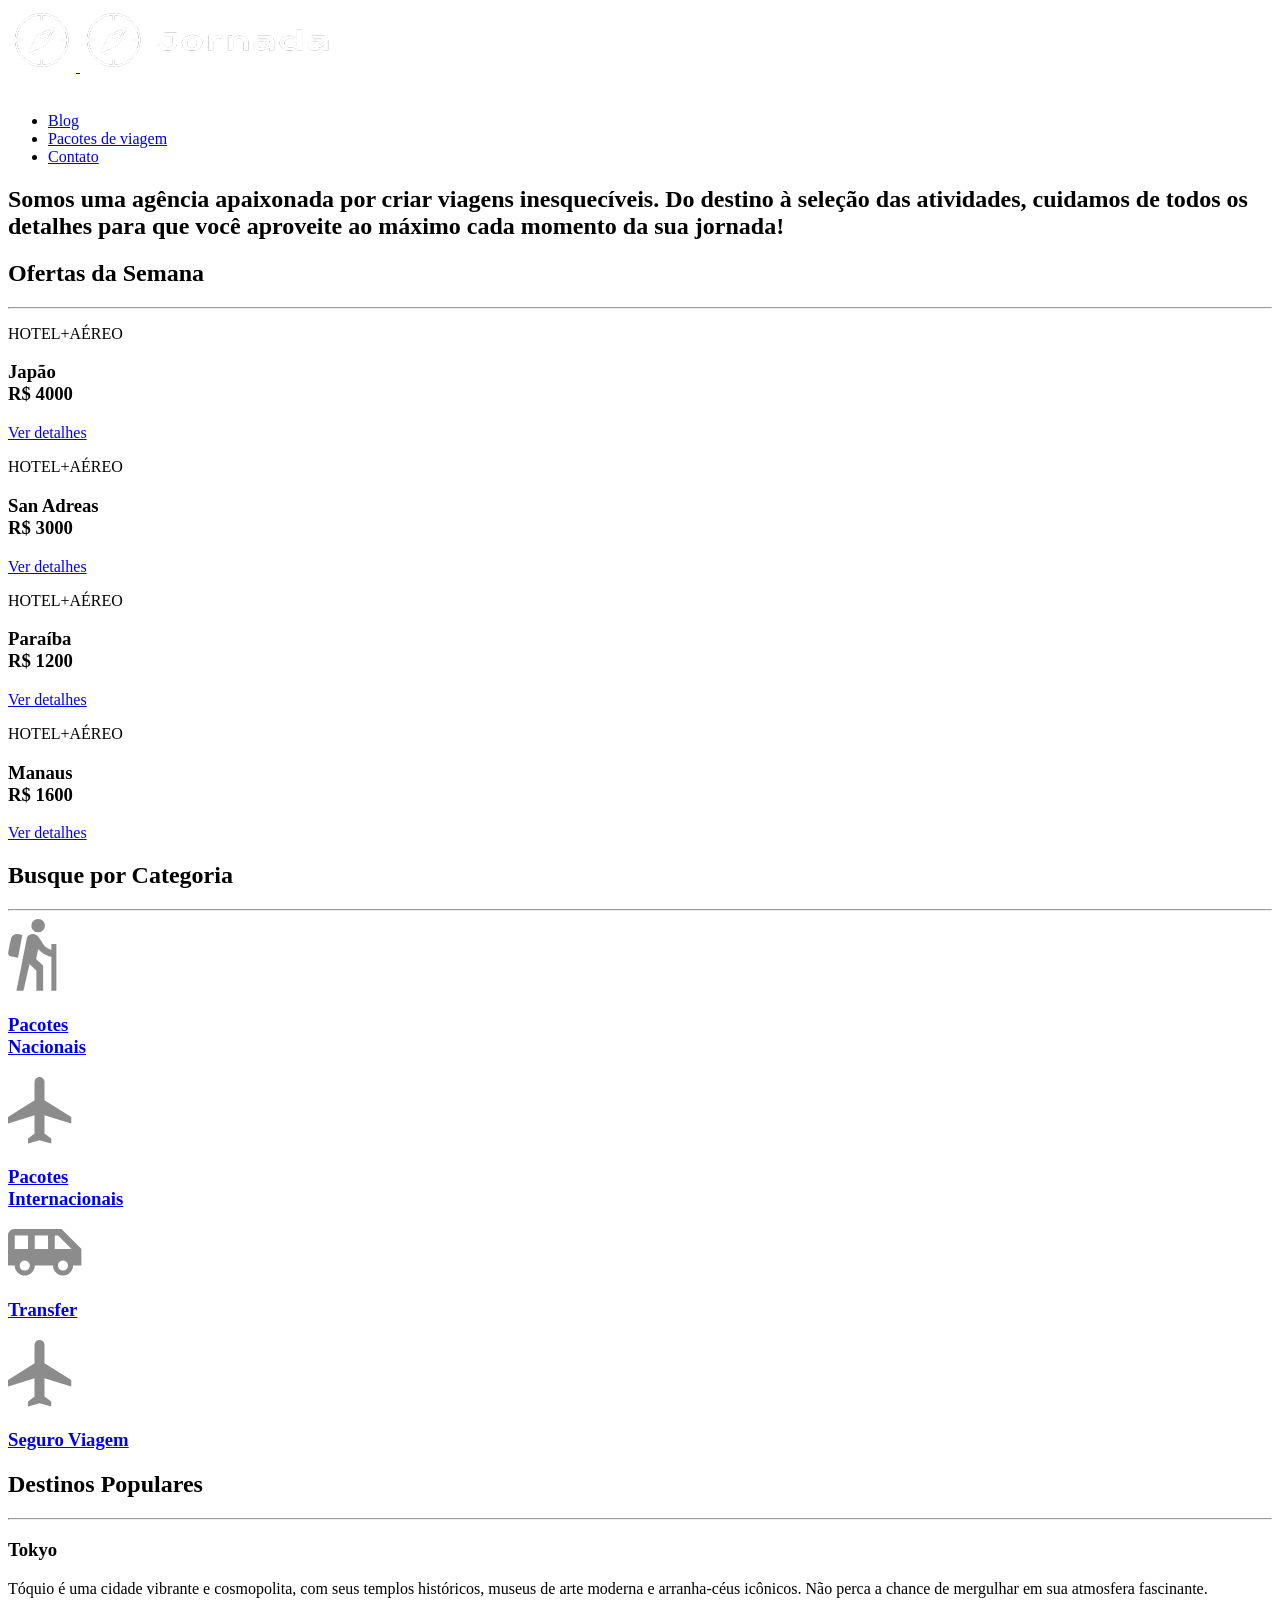
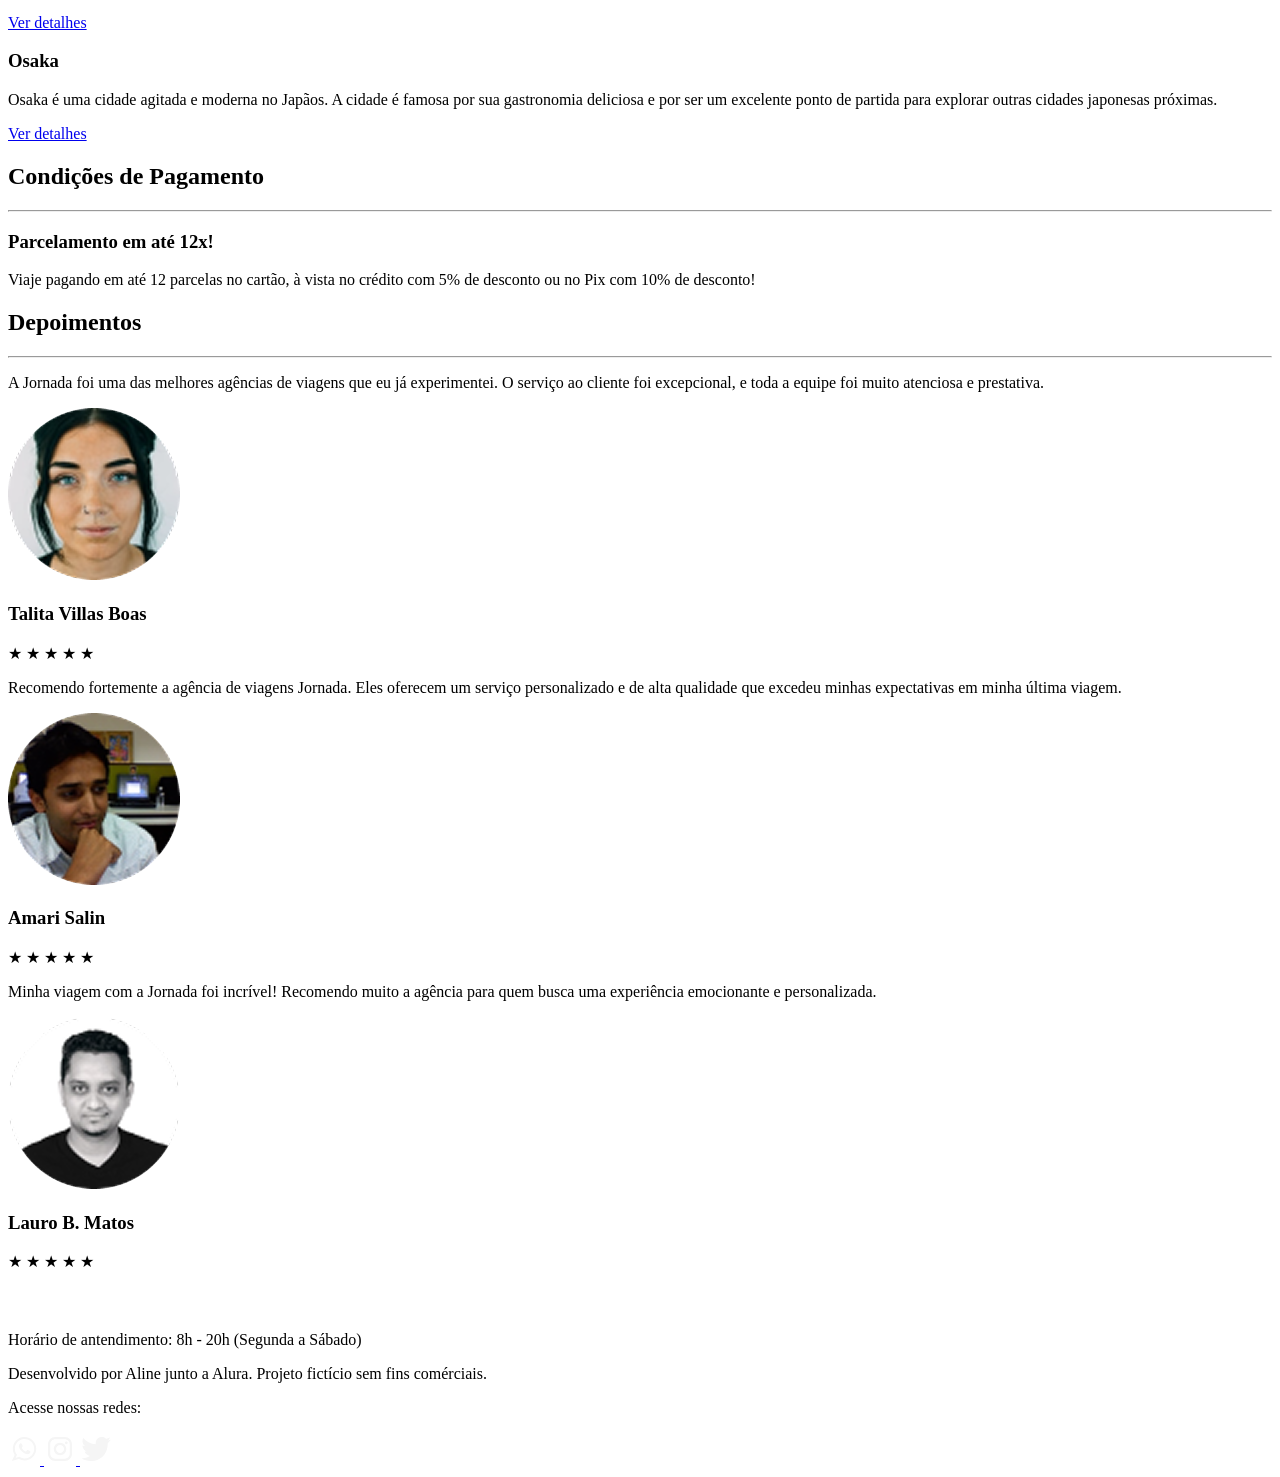
==== index.html @ 316437ed "Adiciona favico" ====
<!DOCTYPE html>
<html lang="pt-br">

<head>
  <meta charset="UTF-8">
  <meta name="viewport" content="width=device-width, initial-scale=1.0">

  <link rel="shortcut icon" href="favico.png" type="image/x-icon">
  <link rel="stylesheet" href="./css/style.css">
  <title>Jornada Viagens</title>
</head>

<body>
  <header class="main-header">
    <a class="logo" href="index.html" title="Voltar para a página inicial">
      <img class="img-mobile" src="img/bussola-jornada-branca.png" alt="Bussola do logo Jornada Viagens na cor branca">

      <img class="img-desktop" src="img/bussola-texto-jornada-branco.png" alt="Logo Jornada Viagens na cor branca">
    </a>
    <div class="navigation-menu">
      <label for="menu">
        <img src="img/menu.png" alt="menu">
      </label>
      <input type="checkbox" id="menu" hidden>
      <nav>
        <ul class="list-links">
          <li><a href="blog.html" target="_blank" title="Acessar Blog">Blog</a></li>
          <li><a href="pacotes.html" target="_blank" title="Acessar Pacotes de viagem">Pacotes de viagem</a></li>
          <li><a href="contato.html" target="_blank" title="Acessar Contato">Contato</a></li>
        </ul>
      </nav>
    </div>
  </header>

  <section class="hero">
    <div class="hero-img"></div>
    <h2>Somos uma agência apaixonada por criar viagens inesquecíveis. Do destino à seleção das atividades, cuidamos de
      todos os detalhes para que você aproveite ao máximo cada momento da sua jornada!
    </h2>
  </section>

  <section class="offers">
    <div class="section-title">
      <h2>Ofertas da Semana</h2>
      <hr>
    </div>

    <div class="offers-cards">
      <article class="card japao">
        <header>
          <p>HOTEL+AÉREO</p>
          <h3>
            Japão <br>
            <span>R$ 4000</span>
          </h3>
        </header>
        <footer>
          <a href="#" class="button">Ver detalhes</a>
        </footer>
      </article>

      <article class="card san-andreas">
        <header>
          <p>HOTEL+AÉREO</p>
          <h3>
            San Adreas <br>
            <span>R$ 3000</span>
          </h3>
        </header>
        <footer>
          <a href="#" class="button">Ver detalhes</a>
        </footer>
      </article>

      <article class="card paraiba">
        <header>
          <p>HOTEL+AÉREO</p>
          <h3>
            Paraíba <br>
            <span>R$ 1200</span>
          </h3>
        </header>
        <footer>
          <a href="#" class="button">Ver detalhes</a>
        </footer>
      </article>

      <article class="card manaus">
        <header>
          <p>HOTEL+AÉREO</p>
          <h3>
            Manaus <br>
            <span>R$ 1600</span>
          </h3>
        </header>
        <footer>
          <a href="#" class="button">Ver detalhes</a>
        </footer>
      </article>
    </div>
  </section>

  <section class="categories">
    <div class="section-title">
      <h2>Busque por Categoria</h2>
      <hr>
    </div>

    <div class="categories-cards">
      <a class="card" href="#" target="_blank" title="Busque pela categoria Pacotes Nacionais">
        <img src="img/icone-caminhada.png" alt="icone cinza representando uma pessoa fazendo tracking">
        <h3 class="content-title">Pacotes <br>
          Nacionais
        </h3>
      </a>

      <a class="card" href="#" target="_blank" title="Busque pela categoria Pacotes Internacionais">
        <img src="img/icone-aviao.png" alt="icone cinza representando um avião">
        <h3 class="content-title">Pacotes <br>
          Internacionais
        </h3>
      </a>

      <a class="card single-line transfer" href="#" target="_blank" title="Busque pela categoria Transfer">
        <img src="img/icone-onibus.png" alt="ícone cinza representando um ônibus">
        <h3 class="content-title">Transfer</h3>
      </a>
      <a class="card single-line" href="#" target="_blank" title="Busque pela categoria seguro viagem">
        <img src="img/icone-aviao.png" alt="icone cinza representando um planeta">
        <h3 class="content-title">Seguro Viagem</h3>
      </a>
    </div>
  </section>

  <section class="destinations">
    <div class="section-title">
      <h2>Destinos Populares</h2>
      <hr>
    </div>

    <div class="destination-items">
      <article class="item tokyo">
        <header>
          <div class="img-item"></div>
          <h3 class="content-title">Tokyo</h3>
        </header>
        <p class="content-text">Tóquio é uma cidade vibrante e cosmopolita, com seus templos históricos, museus de arte
          moderna e arranha-céus icônicos. Não perca a chance de mergulhar em sua atmosfera fascinante.</p>
        <footer>
          <a href="#" class="button" target="_blank" title="Veja mais detalhes do destino Tokyo">Ver detalhes
          </a>
        </footer>
      </article>

      <article class="item osaka">
        <header>
          <div class="img-item"></div>
          <h3 class="content-title">Osaka</h3>
        </header>
        <p class="content-text">
          Osaka é uma cidade agitada e moderna no Japãos. A cidade é famosa por sua gastronomia deliciosa e por ser um
          excelente ponto de partida para explorar outras cidades japonesas próximas.
        </p>
        <footer>
          <a href="#" class="button" target="_blank" title="Veja mais detalhes do destino Osaka">Ver detalhes</a>
        </footer>
      </article>
    </div>
  </section>

  <section class="payments">
    <div class="section-title">
      <h2>Condições de Pagamento</h2>
      <hr>
    </div>
    <div class="content-container">
      <div class="text-content">
        <h3>Parcelamento em até 12x!</h3>
        <p class="content-text">
          Viaje pagando em até 12 parcelas no cartão, à vista no crédito com 5% de desconto ou no Pix com 10% de
          desconto! </p>
      </div>
      <div class="image-gallery">
        <div class="image first"></div>
        <div class="image second"></div>
        <div class="image third colspan-2"></div>
      </div>
    </div>
  </section>

  <section class="testimonial">
    <div class="section-title">
      <h2>Depoimentos</h2>
      <hr>
    </div>

    <div class="testimonial-container">
      <article>
        <header>
          <p>
            A Jornada foi uma das melhores agências de viagens que eu já experimentei. O serviço ao cliente foi
            excepcional, e toda a equipe foi muito atenciosa e prestativa.
          </p>
        </header>
        <footer>
          <img src="img/avatar-talita.png" alt="Imagem de perfil da cliente Talita Villas Boas">
          <div class="profile-content">
            <h3>Talita Villas Boas</h3>
            <div class="rating">
              <span class="star">★</span>
              <span class="star">★</span>
              <span class="star">★</span>
              <span class="star">★</span>
              <span class="star">★</span>
            </div>
          </div>
        </footer>
      </article>

      <article>
        <header>
          <p>
            Recomendo fortemente a agência de viagens Jornada. Eles oferecem um serviço personalizado e de alta
            qualidade que excedeu minhas expectativas em minha última viagem.
          </p>
        </header>
        <footer>
          <img src="img/avatar-amari.png" alt="Imagem de perfil do cliente Amari Salin">
          <div class="profile-content">
            <h3>Amari Salin</h3>
            <div class="rating">
              <span class="star">★</span>
              <span class="star">★</span>
              <span class="star">★</span>
              <span class="star">★</span>
              <span class="star">★</span>
            </div>
          </div>
        </footer>
      </article>

      <article>
        <header>
          <p>
            Minha viagem com a Jornada foi incrível! Recomendo muito a agência para quem busca uma experiência
            emocionante e personalizada.
          </p>
        </header>
        <footer>
          <img src="img/avatar-lauro.png" alt="Imagem de perfil do cliente Lauro B. Matos">
          <div class="profile-content">
            <h3>Lauro B. Matos</h3>
            <div class="rating">
              <span class="star">★</span>
              <span class="star">★</span>
              <span class="star">★</span>
              <span class="star">★</span>
              <span class="star">★</span>
            </div>
          </div>
        </footer>
      </article>
    </div>
  </section>

  <section class="bottom-hero">
    <div class="hero-img"></div>
  </section>
  <footer class="main-footer">
    <div class="footer-content">
      <img src="img/logo-footer.png" alt="Logo completo Jornada Viagens">
      <p>Horário de antendimento: 8h - 20h (Segunda a Sábado)</p>
      <p>Desenvolvido por Aline junto a Alura. Projeto fictício sem fins comérciais.</p>
    </div>

    <div class="footer-social">
      <p>Acesse nossas redes:</p>
      <a 
      href="#" 
      target="_blank" 
      title="Entre em contato via WhatsApp">
        <img 
        src="img/icone-whatsapp.svg" 
        alt="icone do whatsapp na cor branca" >
      </a>
      <a 
      href="#" 
      target="_blank" 
      title="Acesse ao Instagram do Jornada Viagens">
        <img 
        src="img/icone-instagram.svg" 
        alt="icone do instagram na cor branca" >
      </a>
      <a 
      href="#" 
      target="_blank" 
      title="Acesse ao Twitter do Jornada Viagens">
        <img 
        src="img/icone-twitter.svg" 
        alt="icone do twitter na cor branca" >
      </a>
    </div>
  </footer>
</body>

</html>
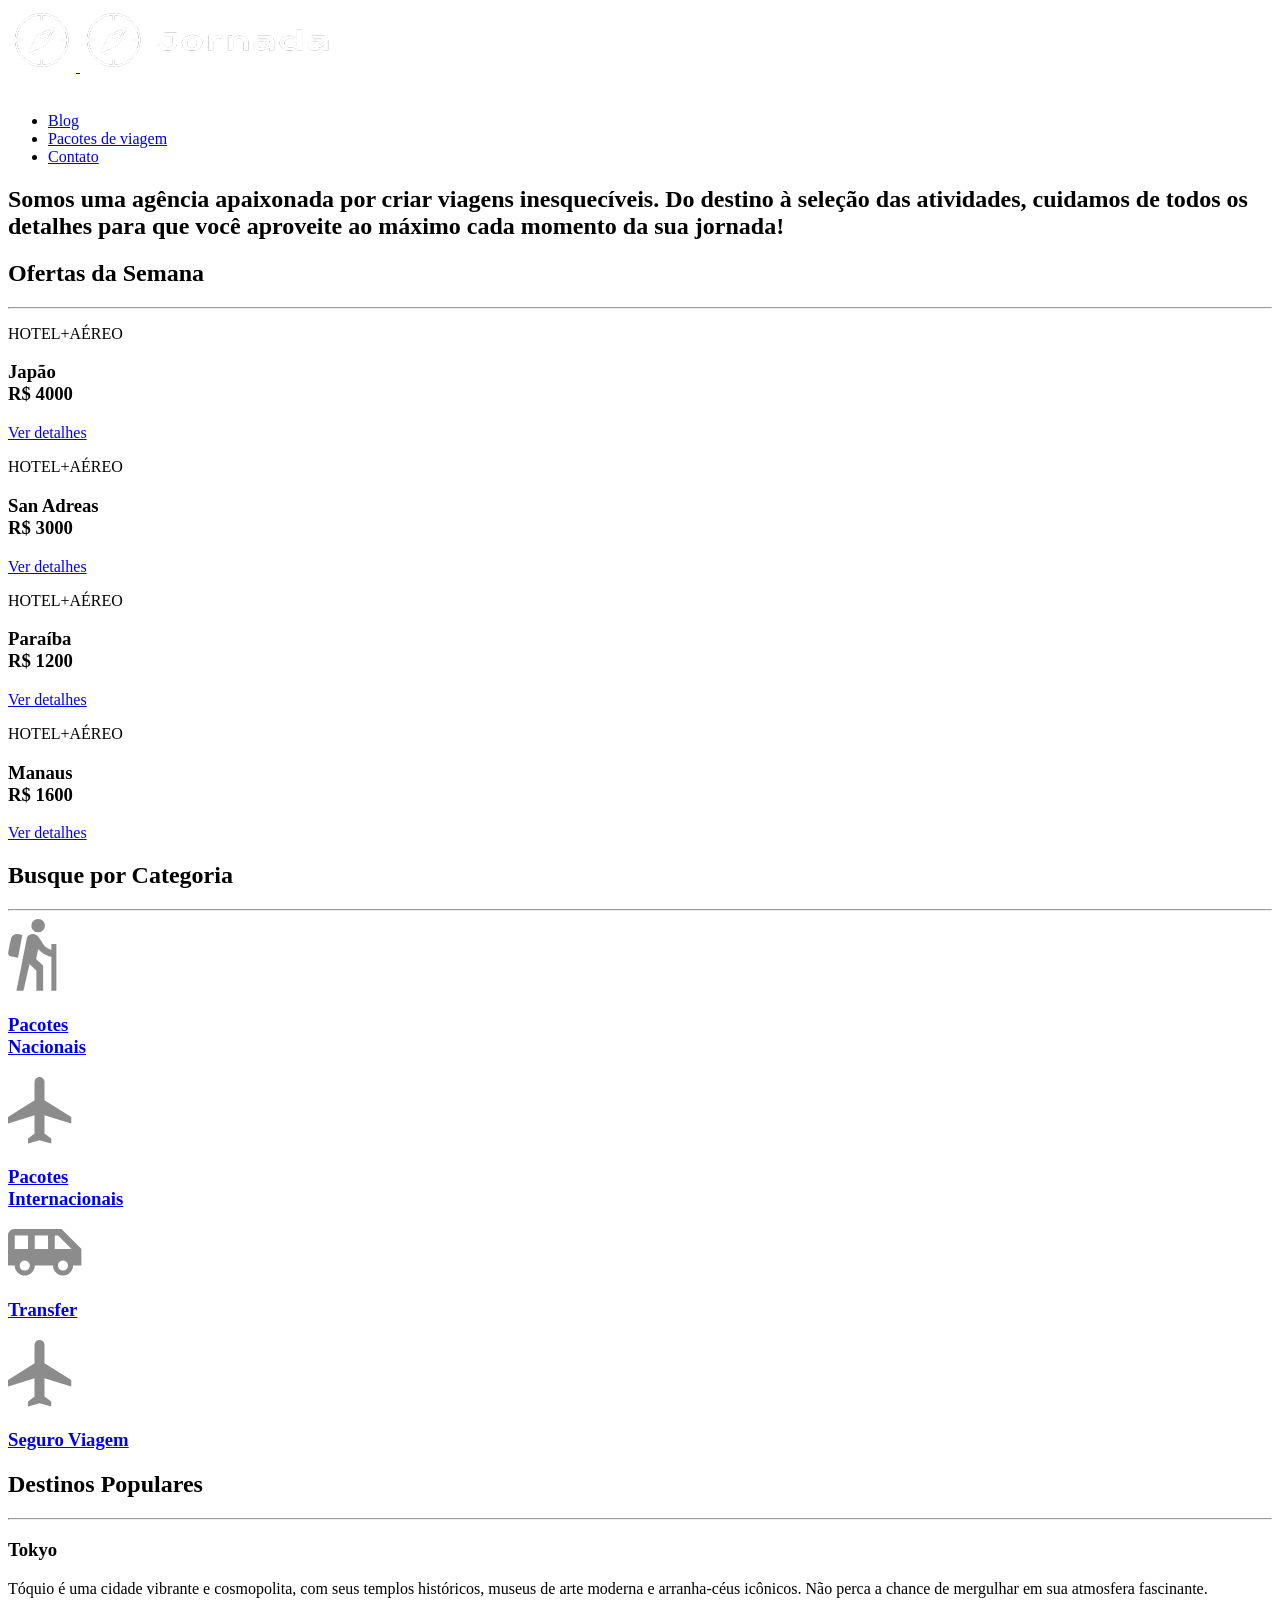
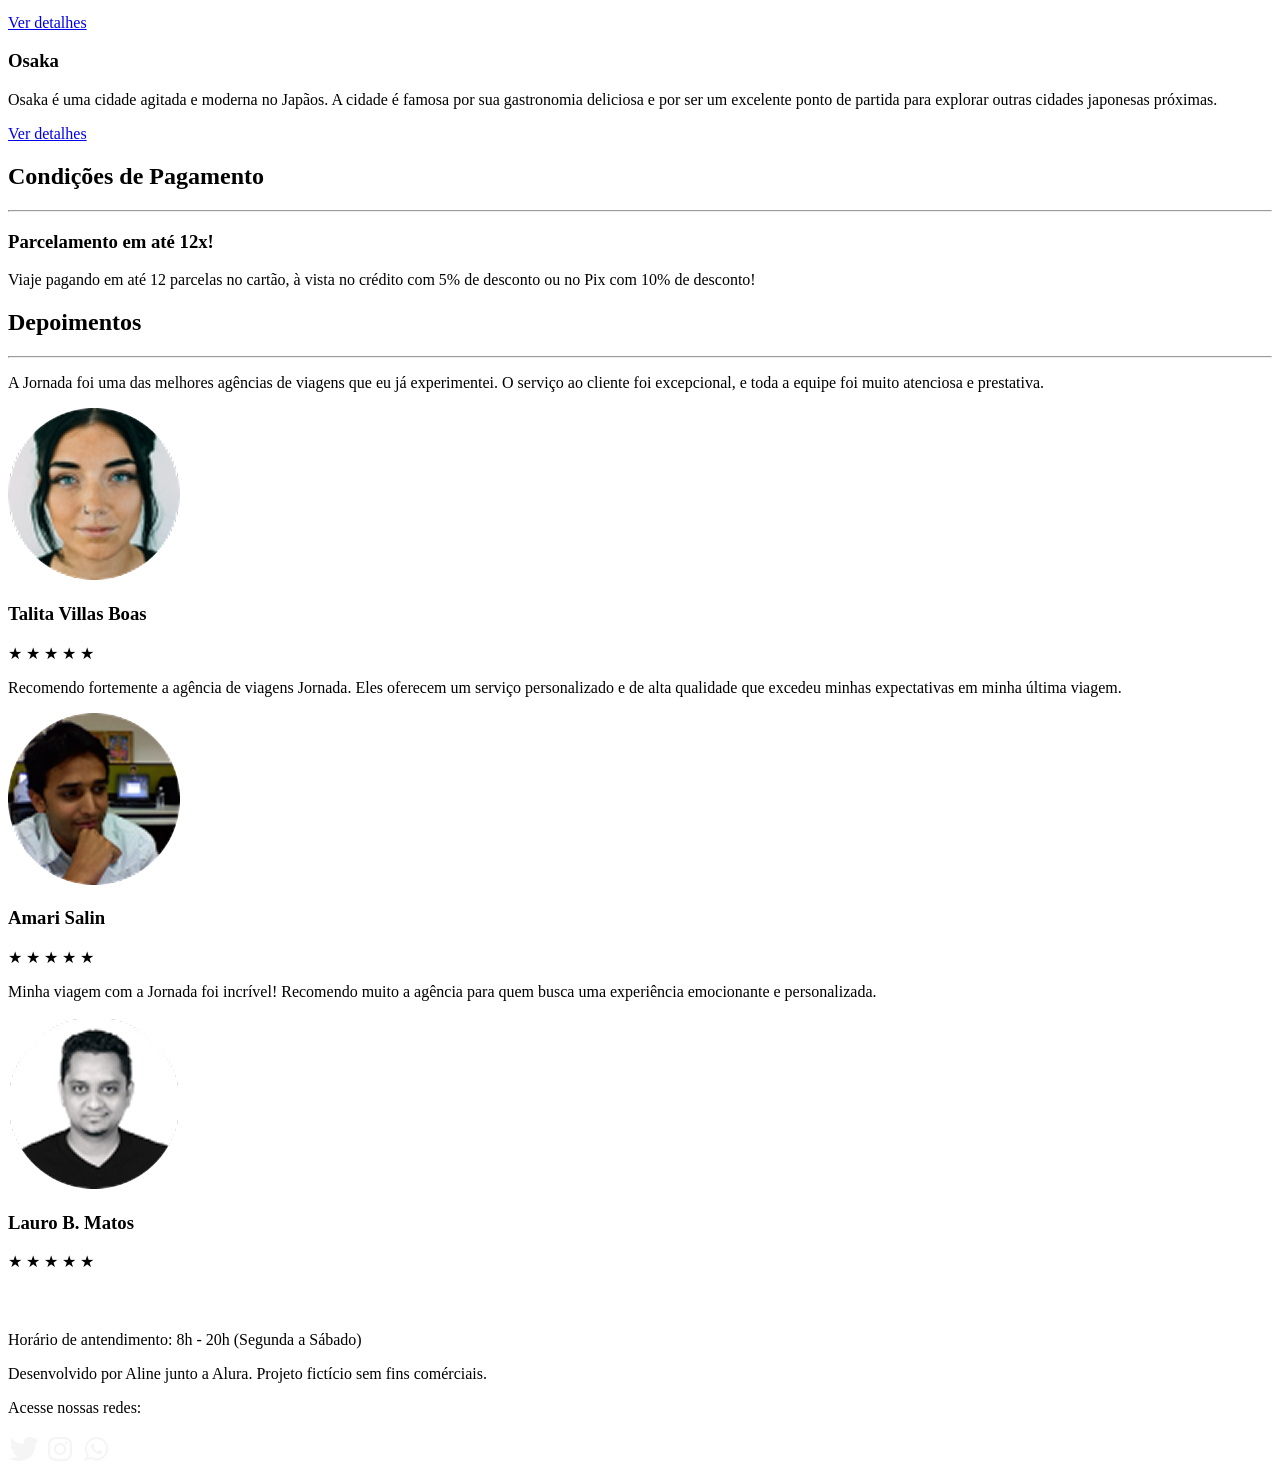
==== commit 2bd5b6c9: "Adiciona estrutura de pacotes de viagens" ====
--- a/index.html
+++ b/index.html
@@ -4,6 +4,13 @@
 <head>
   <meta charset="UTF-8">
   <meta name="viewport" content="width=device-width, initial-scale=1.0">
+  <meta name="description" content="Jornada Viagens, uma agência apaixonada por criar viagens inesquecíveis">
+
+  <meta name="og:title" content="Jornada Viagens">
+  <meta name="og:description" content="Jornada Viagens, uma agência apaixonada por criar viagens inesquecíveis">
+  <meta name="og:image" content="https://alinunesf.github.io/jornada-viagens/img/logo-footer.png">
+  <meta name="og:type" content="website">
+  <meta name="og:url" content="https://alinunesf.github.io/jornada-viagens">
 
   <link rel="shortcut icon" href="favico.png" type="image/x-icon">
   <link rel="stylesheet" href="./css/style.css">
@@ -273,33 +280,30 @@
       <p>Desenvolvido por Aline junto a Alura. Projeto fictício sem fins comérciais.</p>
     </div>
 
-    <div class="footer-social">
-      <p>Acesse nossas redes:</p>
-      <a 
-      href="#" 
-      target="_blank" 
-      title="Entre em contato via WhatsApp">
-        <img 
-        src="img/icone-whatsapp.svg" 
-        alt="icone do whatsapp na cor branca" >
-      </a>
-      <a 
-      href="#" 
-      target="_blank" 
-      title="Acesse ao Instagram do Jornada Viagens">
-        <img 
-        src="img/icone-instagram.svg" 
-        alt="icone do instagram na cor branca" >
-      </a>
-      <a 
-      href="#" 
-      target="_blank" 
-      title="Acesse ao Twitter do Jornada Viagens">
-        <img 
-        src="img/icone-twitter.svg" 
-        alt="icone do twitter na cor branca" >
-      </a>
-    </div>
+     <div class="footer-social">
+        <p>Acesse nossas redes:</p>
+
+        <a 
+        href="#" 
+        target="_blank" 
+        title="Acesse o Twitter do Jornada Viagens"
+          ><img
+            src="img/icone-twitter.svg"
+            alt="icone do Twitter na cor branca"></a>
+
+        <a
+          href="#"
+          target="_blank"
+          title="Acesse o Instagram do Jornada Viagens"
+          ><img
+            src="img/icone-instagram.svg"
+            alt="icone do Instagram na cor branca"></a>
+
+        <a href="#" target="_blank" title="Entre em contato através do whatsapp"
+          ><img
+            src="img/icone-whatsapp.svg"
+            alt="icone do whatsapp na cor branca"></a>
+      </div>
   </footer>
 </body>
 
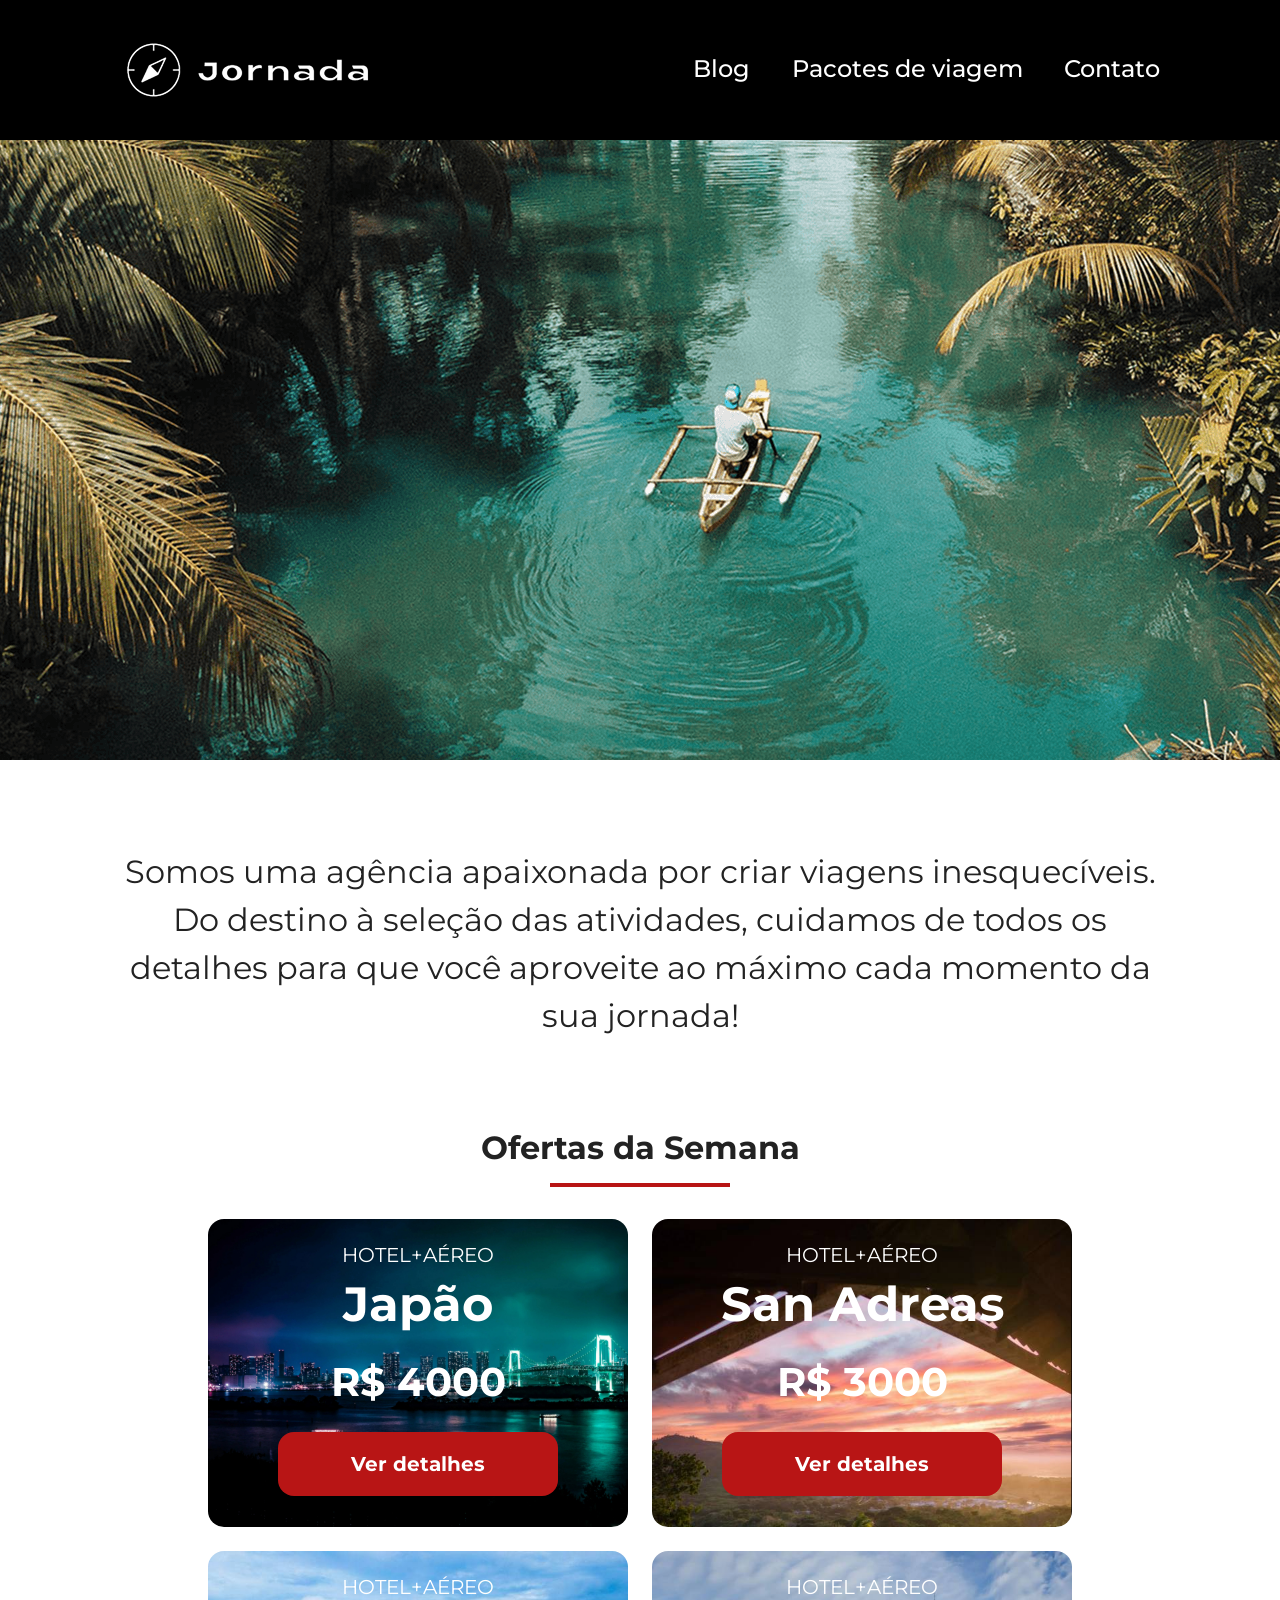
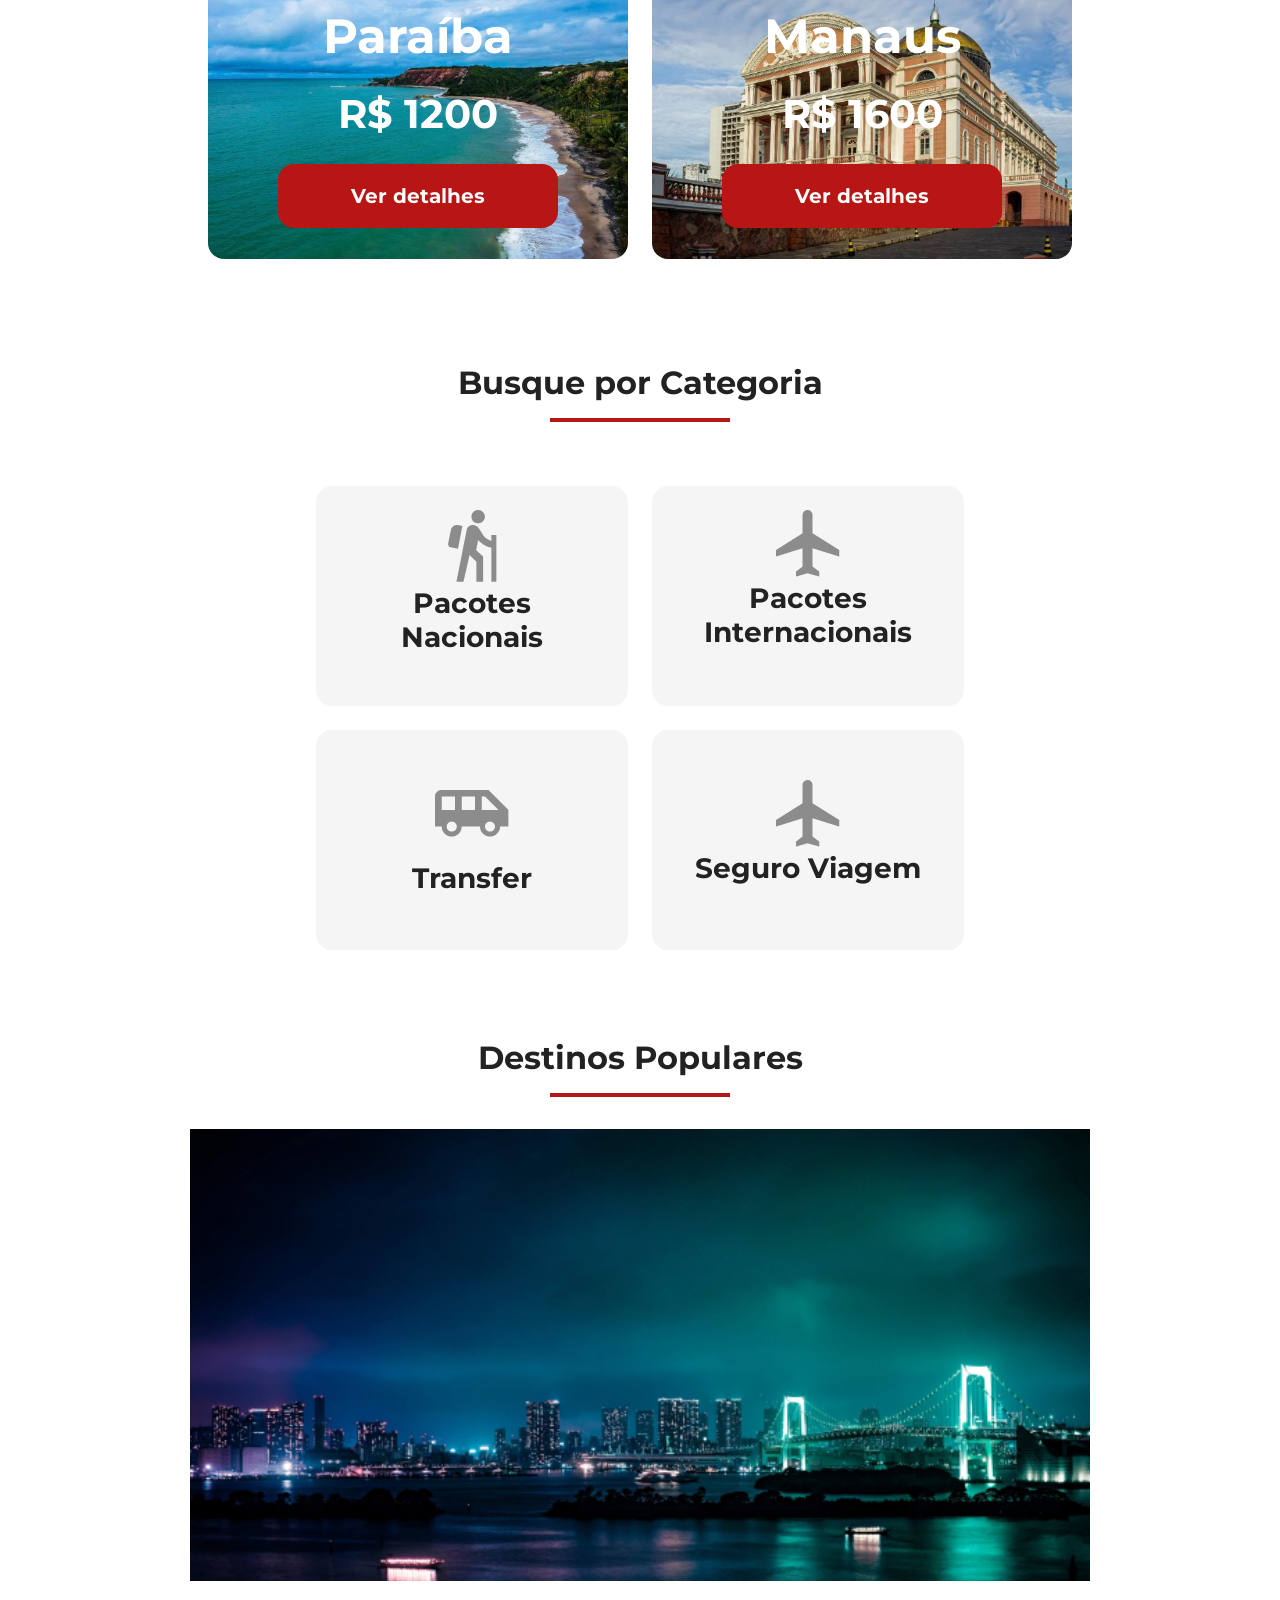
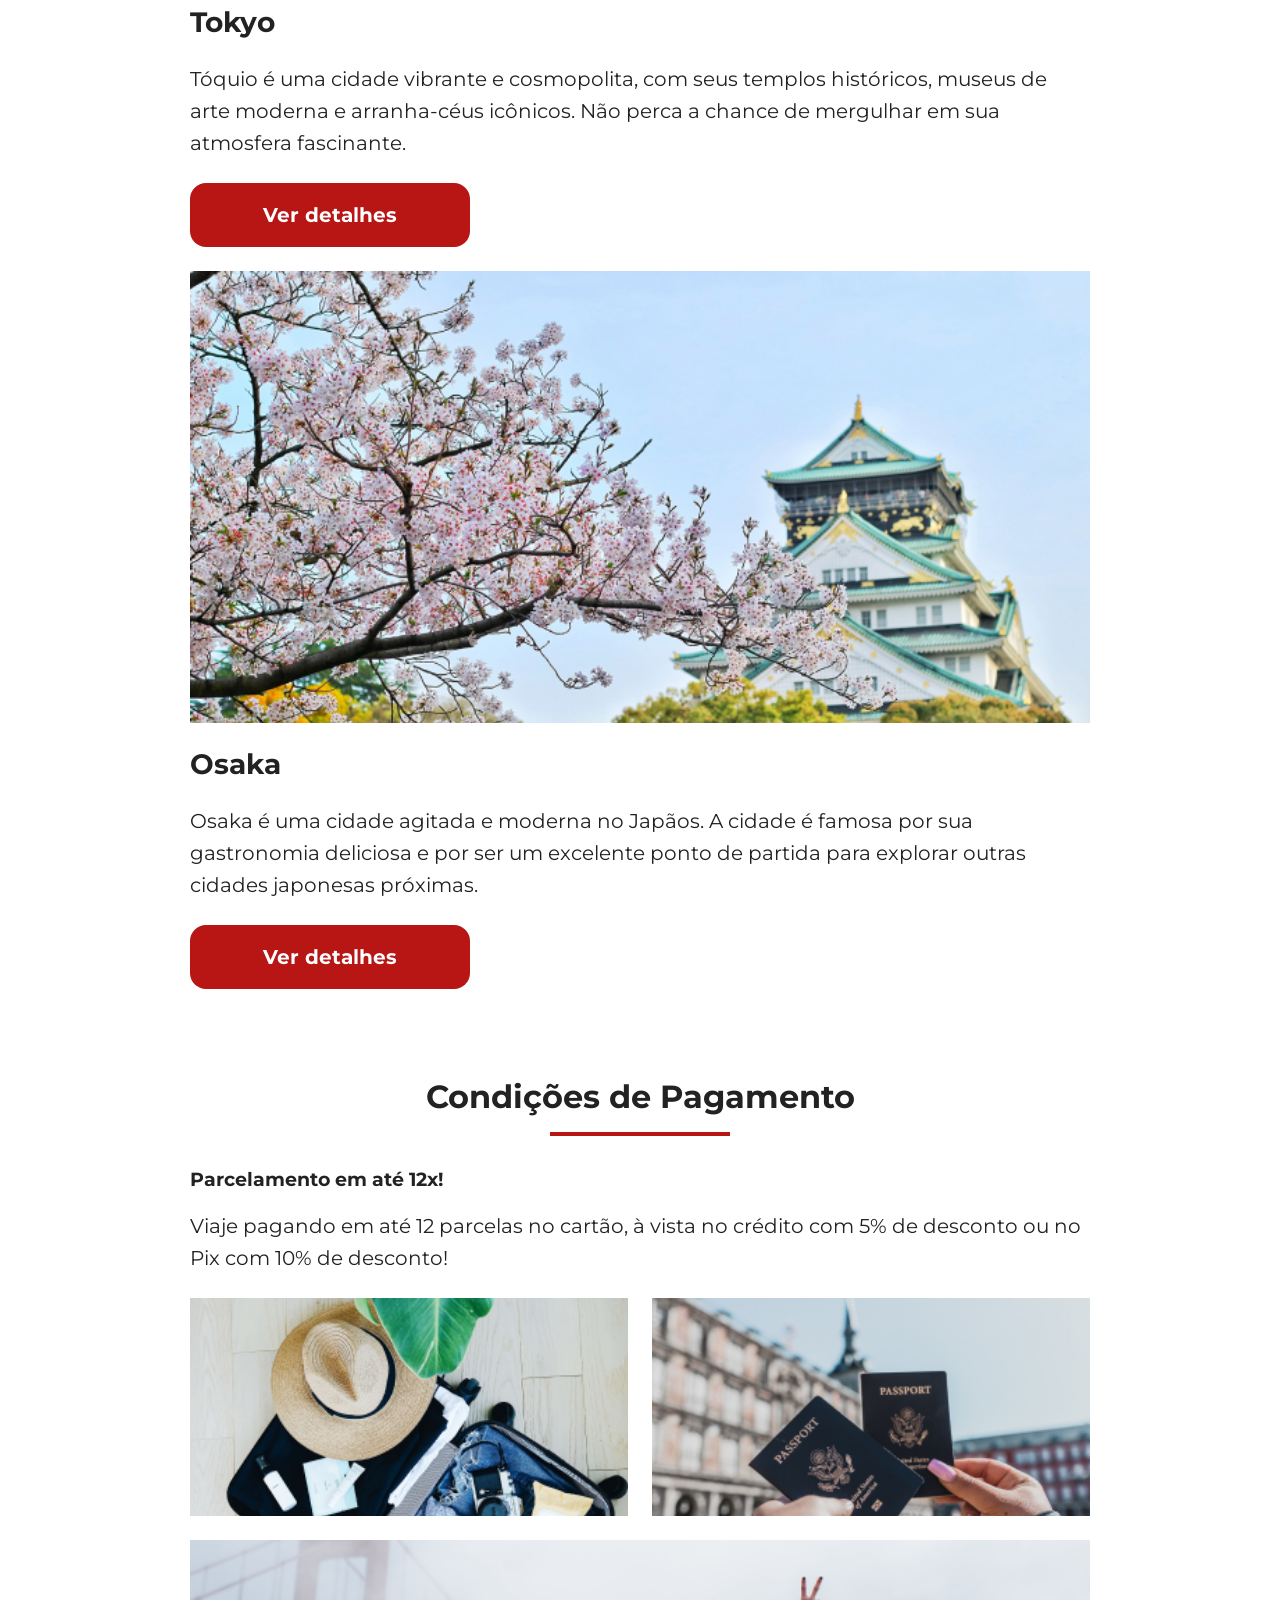
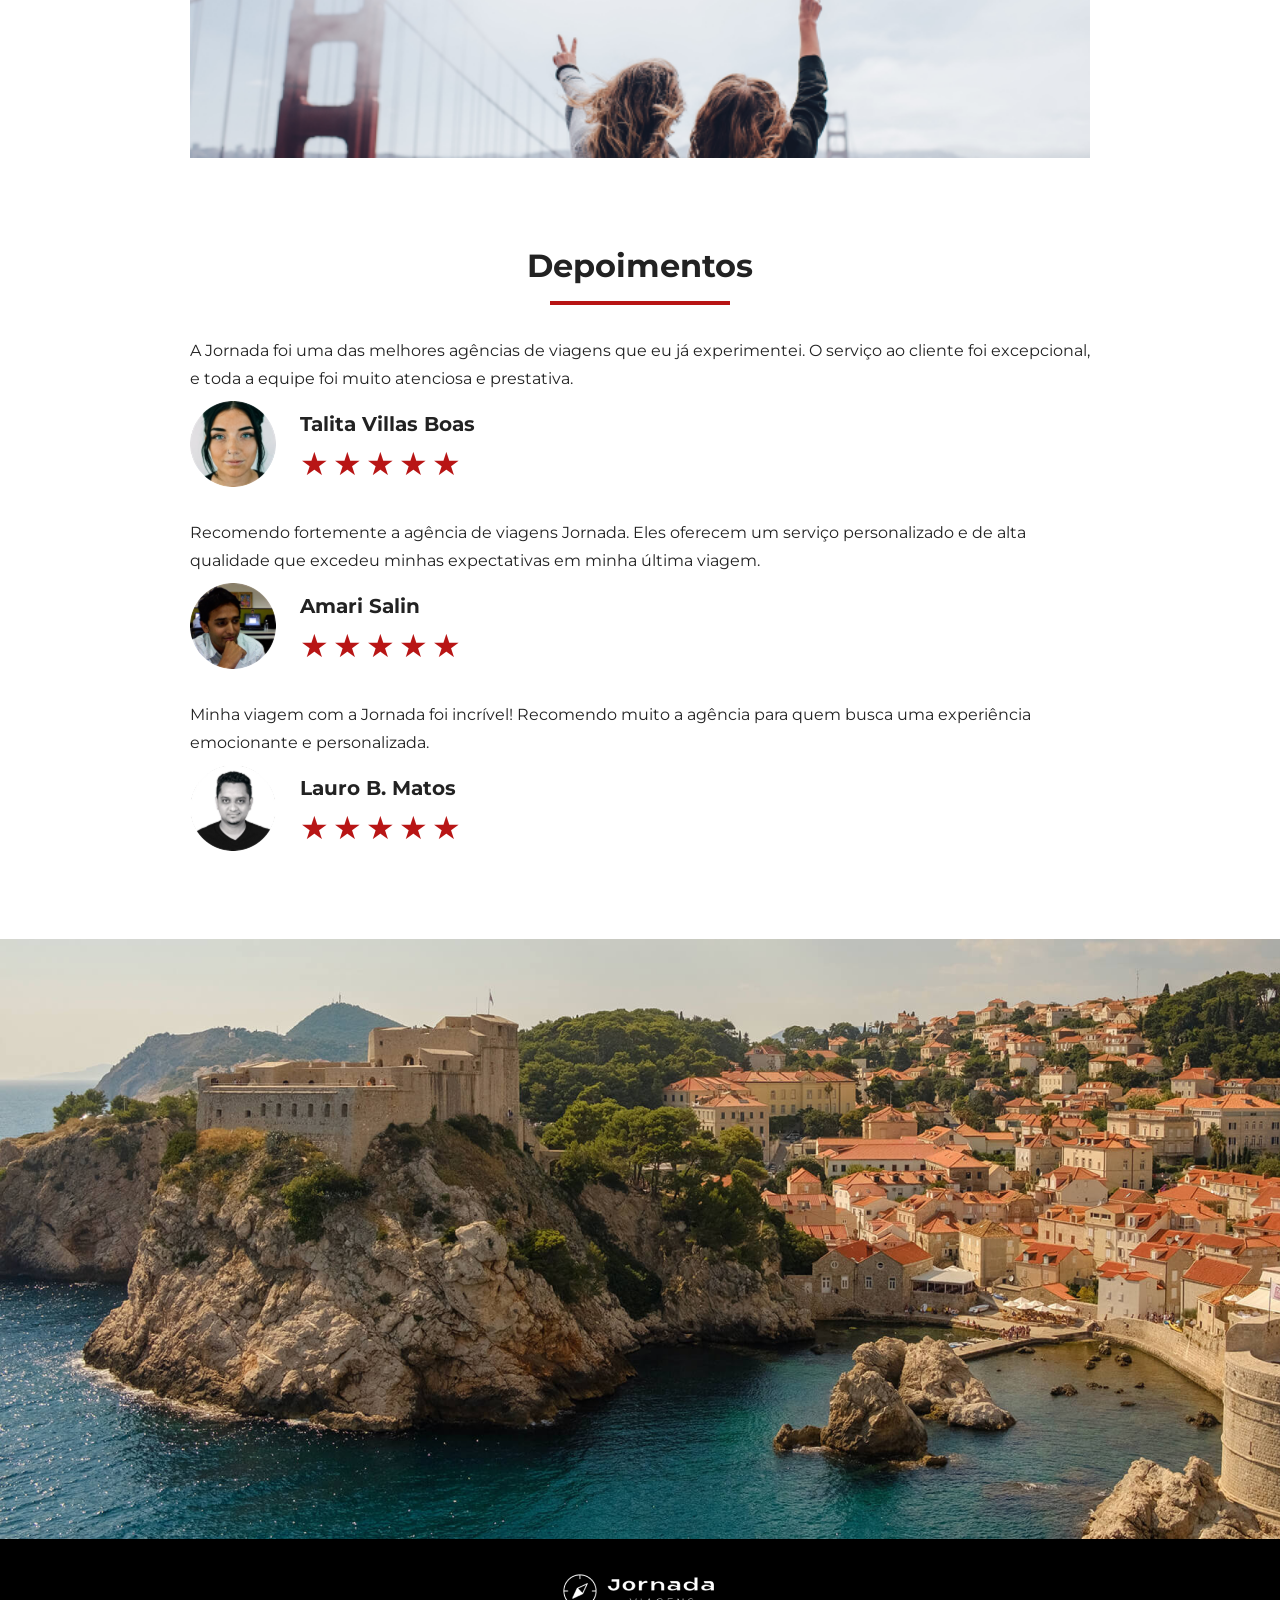
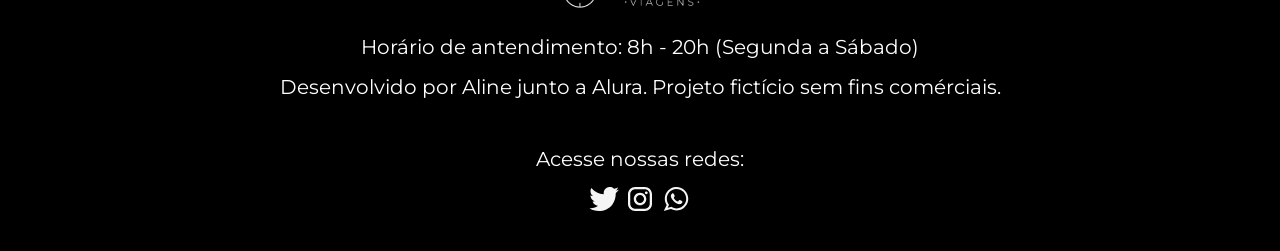
==== commit fd9dfd7a: "Adiciona secao do blog da jornada mobile" ====
--- a/index.html
+++ b/index.html
@@ -31,8 +31,9 @@
       <input type="checkbox" id="menu" hidden>
       <nav>
         <ul class="list-links">
-          <li><a href="blog.html" target="_blank" title="Acessar Blog">Blog</a></li>
-          <li><a href="pacotes.html" target="_blank" title="Acessar Pacotes de viagem">Pacotes de viagem</a></li>
+          <li><a href="blog-da-jornada.html" target="_blank" title="Acessar Blog">Blog</a></li>
+          <li><a href="pacotes-de-viagens.html" target="_blank" title="Acessar Pacotes de viagem">Pacotes de viagem</a>
+          </li>
           <li><a href="contato.html" target="_blank" title="Acessar Contato">Contato</a></li>
         </ul>
       </nav>
@@ -280,30 +281,18 @@
       <p>Desenvolvido por Aline junto a Alura. Projeto fictício sem fins comérciais.</p>
     </div>
 
-     <div class="footer-social">
-        <p>Acesse nossas redes:</p>
-
-        <a 
-        href="#" 
-        target="_blank" 
-        title="Acesse o Twitter do Jornada Viagens"
-          ><img
-            src="img/icone-twitter.svg"
-            alt="icone do Twitter na cor branca"></a>
-
-        <a
-          href="#"
-          target="_blank"
-          title="Acesse o Instagram do Jornada Viagens"
-          ><img
-            src="img/icone-instagram.svg"
-            alt="icone do Instagram na cor branca"></a>
-
-        <a href="#" target="_blank" title="Entre em contato através do whatsapp"
-          ><img
-            src="img/icone-whatsapp.svg"
-            alt="icone do whatsapp na cor branca"></a>
-      </div>
+    <div class="footer-social">
+      <p>Acesse nossas redes:</p>
+
+      <a href="#" target="_blank" title="Acesse o Twitter do Jornada Viagens"><img src="img/icone-twitter.svg"
+          alt="icone do Twitter na cor branca"></a>
+
+      <a href="#" target="_blank" title="Acesse o Instagram do Jornada Viagens"><img src="img/icone-instagram.svg"
+          alt="icone do Instagram na cor branca"></a>
+
+      <a href="#" target="_blank" title="Entre em contato através do whatsapp"><img src="img/icone-whatsapp.svg"
+          alt="icone do whatsapp na cor branca"></a>
+    </div>
   </footer>
 </body>
 
--- a/css/style.css
+++ b/css/style.css
@@ -0,0 +1,10 @@
+@import url(global.css);
+@import url(header.css);
+@import url(hero.css);
+@import url(offers.css);
+@import url(categories.css);
+@import url(destinations.css);
+@import url(payments.css);
+@import url(testimonials.css);
+@import url(footer.css);
+@import url(story.css);
